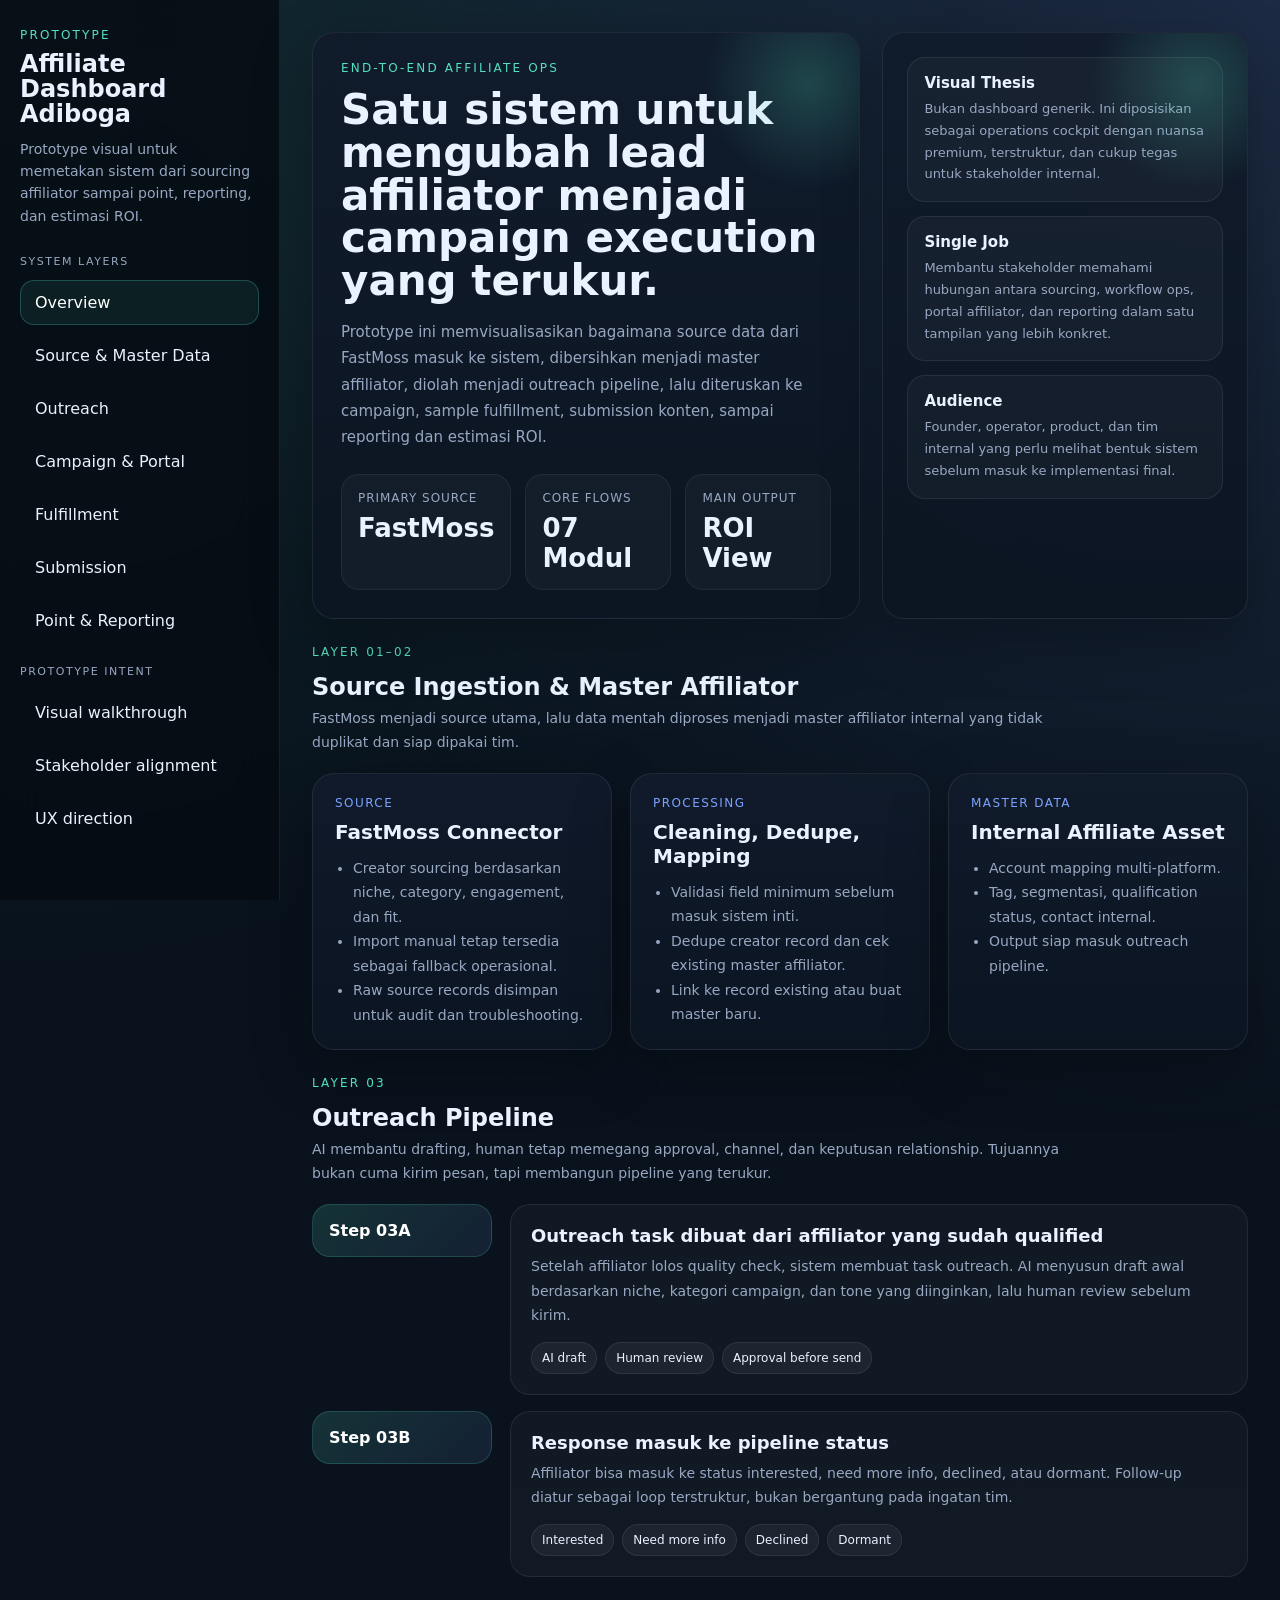
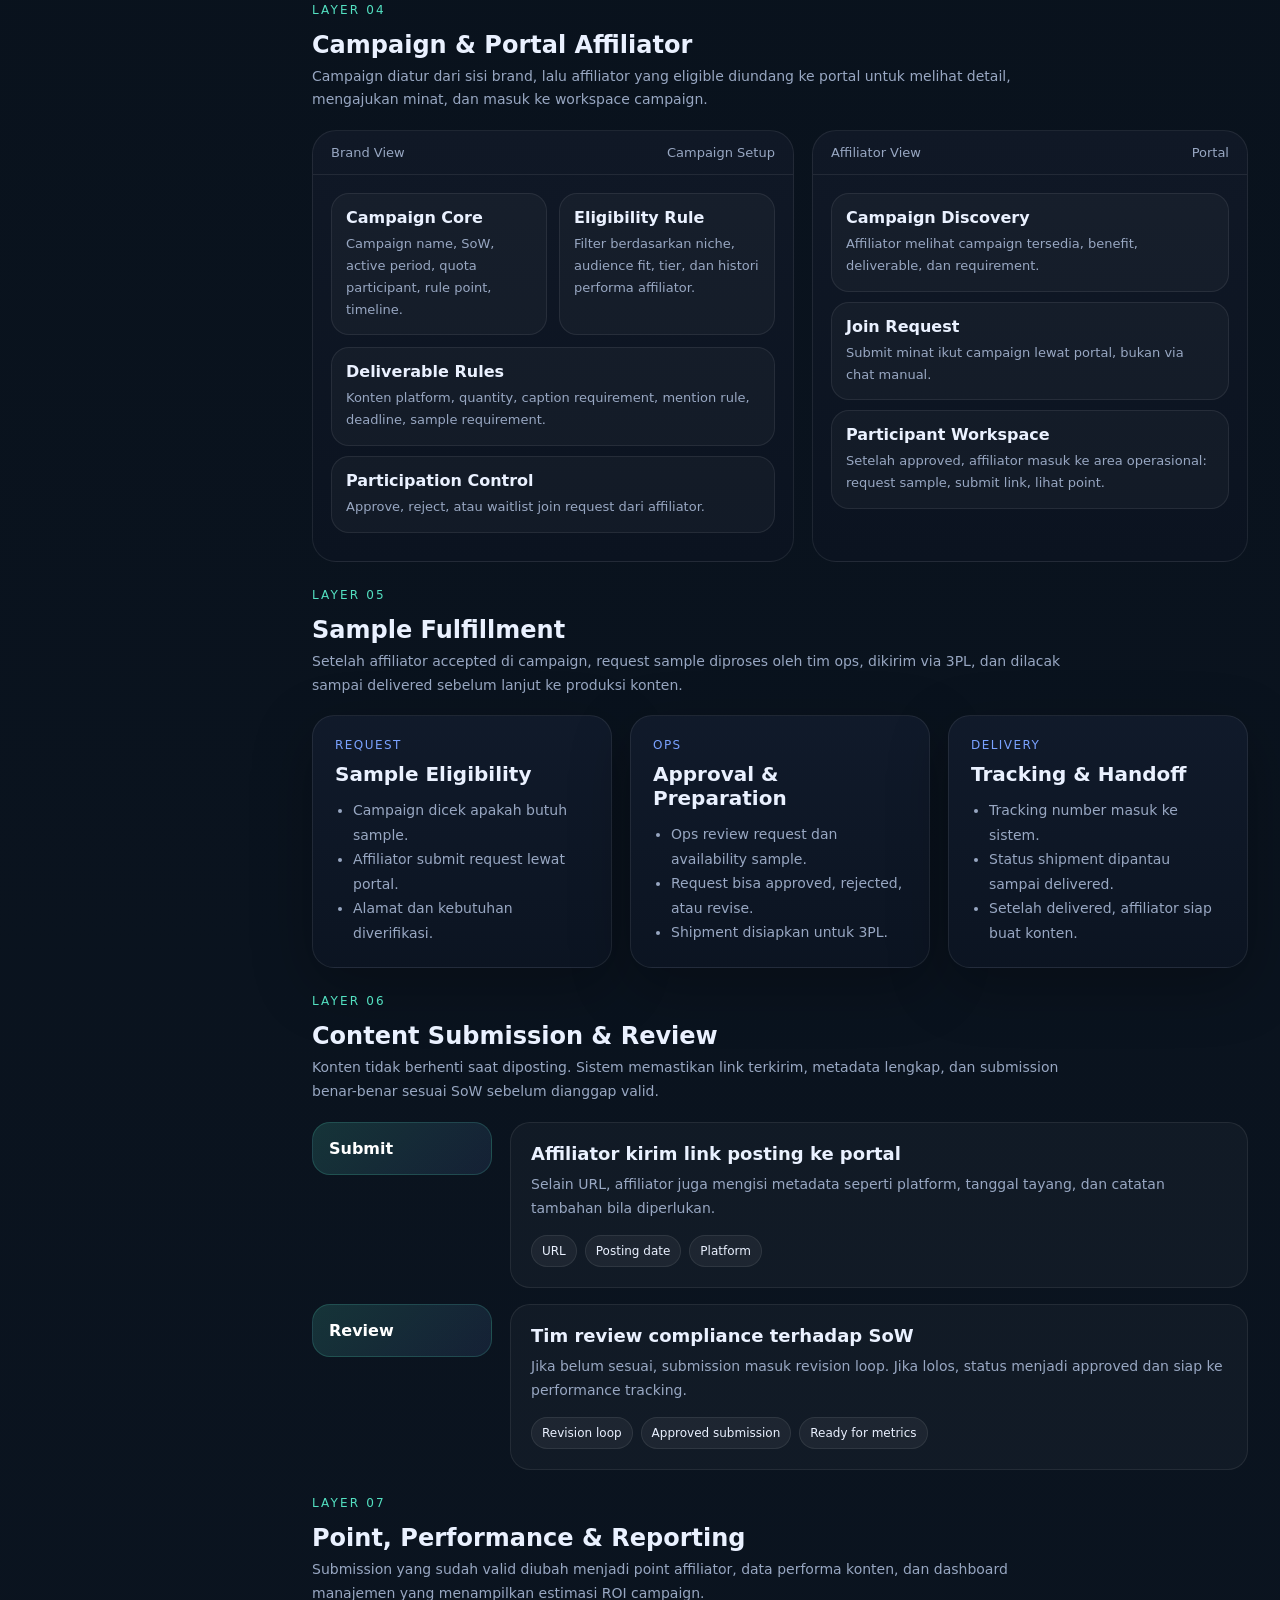
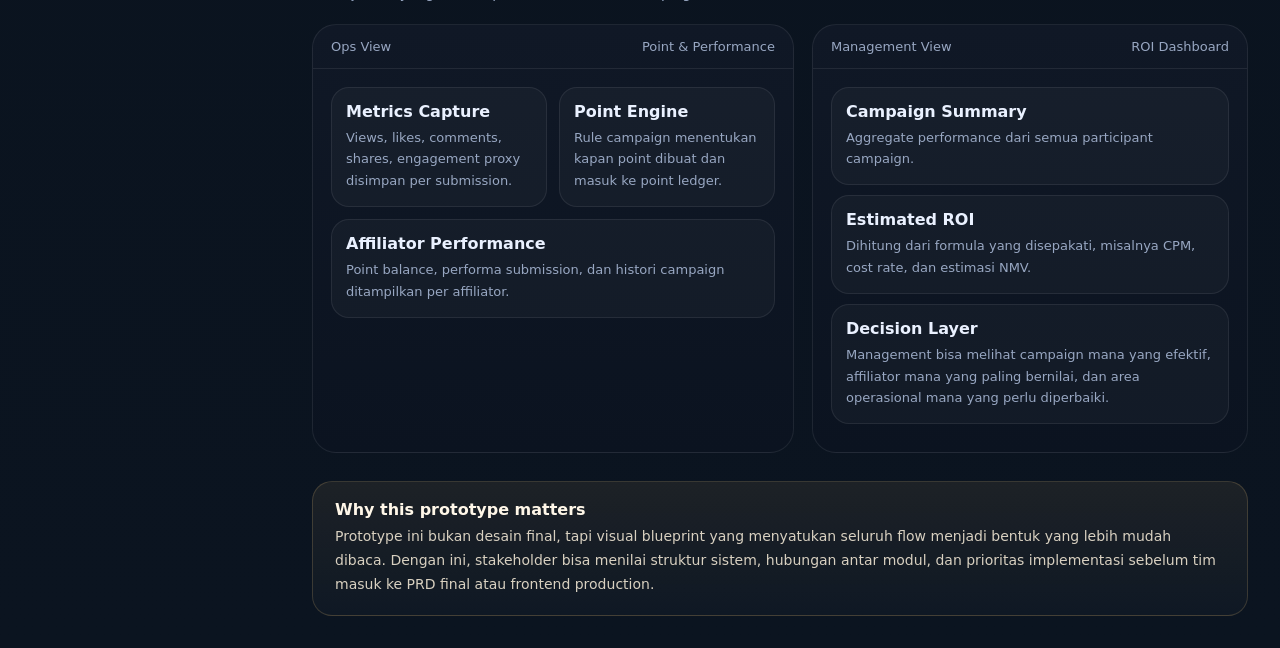
==== Prototype/index.html @ e3c8fbc7 "Add HTML prototype for Affiliate Dashboard system flow" ====
<!DOCTYPE html>
<html lang="id">
<head>
  <meta charset="UTF-8" />
  <meta name="viewport" content="width=device-width, initial-scale=1.0" />
  <title>Affiliate Dashboard (Adiboga) Prototype</title>
  <style>
    :root {
      --bg: #091018;
      --bg-soft: #0f1724;
      --panel: #111b2b;
      --panel-2: #162338;
      --line: rgba(255,255,255,0.08);
      --text: #eaf1ff;
      --muted: #98a7c2;
      --teal: #53e0c1;
      --blue: #7aa2ff;
      --gold: #f4c97a;
      --rose: #ff8ea1;
      --green: #67e8a5;
      --shadow: 0 18px 60px rgba(0,0,0,0.28);
      --radius: 22px;
    }

    * { box-sizing: border-box; }
    body {
      margin: 0;
      font-family: Inter, ui-sans-serif, system-ui, -apple-system, Segoe UI, Roboto, Arial, sans-serif;
      background:
        radial-gradient(circle at top right, rgba(122,162,255,0.18), transparent 28%),
        radial-gradient(circle at top left, rgba(83,224,193,0.12), transparent 24%),
        linear-gradient(180deg, #08111b 0%, #0b1420 100%);
      color: var(--text);
    }

    .app {
      display: grid;
      grid-template-columns: 280px 1fr;
      min-height: 100vh;
    }

    .sidebar {
      background: rgba(7,12,19,0.82);
      border-right: 1px solid var(--line);
      padding: 28px 20px;
      position: sticky;
      top: 0;
      height: 100vh;
      backdrop-filter: blur(20px);
    }

    .brand {
      margin-bottom: 28px;
    }

    .brand-kicker {
      color: var(--teal);
      font-size: 12px;
      letter-spacing: 0.18em;
      text-transform: uppercase;
      margin-bottom: 10px;
    }

    .brand h1 {
      margin: 0;
      font-size: 24px;
      line-height: 1.05;
      font-weight: 800;
    }

    .brand p {
      margin: 10px 0 0;
      color: var(--muted);
      font-size: 14px;
      line-height: 1.6;
    }

    .nav-group {
      margin-bottom: 22px;
    }

    .nav-title {
      color: var(--muted);
      font-size: 11px;
      text-transform: uppercase;
      letter-spacing: 0.14em;
      margin-bottom: 12px;
    }

    .nav a {
      display: block;
      text-decoration: none;
      color: var(--text);
      padding: 12px 14px;
      border-radius: 14px;
      margin-bottom: 8px;
      background: transparent;
      border: 1px solid transparent;
    }

    .nav a.active {
      background: rgba(83,224,193,0.08);
      border-color: rgba(83,224,193,0.25);
      color: #ffffff;
    }

    .main {
      padding: 32px;
    }

    .hero {
      display: grid;
      grid-template-columns: 1.2fr 0.8fr;
      gap: 22px;
      margin-bottom: 24px;
    }

    .hero-card,
    .card {
      background: linear-gradient(180deg, rgba(17,27,43,0.96), rgba(12,21,34,0.96));
      border: 1px solid var(--line);
      border-radius: var(--radius);
      box-shadow: var(--shadow);
    }

    .hero-card {
      padding: 28px;
      position: relative;
      overflow: hidden;
    }

    .hero-card::after {
      content: "";
      position: absolute;
      right: -60px;
      top: -60px;
      width: 220px;
      height: 220px;
      border-radius: 50%;
      background: radial-gradient(circle, rgba(83,224,193,0.22), transparent 68%);
    }

    .eyebrow {
      color: var(--teal);
      font-size: 12px;
      letter-spacing: 0.18em;
      text-transform: uppercase;
      margin-bottom: 14px;
    }

    .hero h2 {
      margin: 0;
      font-size: 42px;
      line-height: 1.02;
      max-width: 720px;
      font-weight: 800;
    }

    .hero p {
      color: var(--muted);
      line-height: 1.75;
      font-size: 15px;
      max-width: 760px;
      margin: 16px 0 0;
    }

    .hero-stats {
      display: grid;
      grid-template-columns: repeat(3, 1fr);
      gap: 14px;
      margin-top: 24px;
    }

    .stat {
      background: rgba(255,255,255,0.03);
      border: 1px solid rgba(255,255,255,0.06);
      border-radius: 18px;
      padding: 16px;
    }

    .stat .label {
      color: var(--muted);
      font-size: 12px;
      margin-bottom: 8px;
      text-transform: uppercase;
      letter-spacing: 0.08em;
    }

    .stat .value {
      font-size: 26px;
      font-weight: 800;
    }

    .hero-side {
      padding: 24px;
      display: grid;
      gap: 14px;
      align-content: start;
    }

    .mini-flow {
      border: 1px solid rgba(255,255,255,0.08);
      background: rgba(255,255,255,0.03);
      border-radius: 18px;
      padding: 16px;
    }

    .mini-flow strong {
      display: block;
      margin-bottom: 6px;
      font-size: 15px;
    }

    .mini-flow span {
      color: var(--muted);
      font-size: 13px;
      line-height: 1.6;
    }

    .section {
      margin-top: 26px;
    }

    .section-head {
      display: flex;
      justify-content: space-between;
      align-items: end;
      gap: 16px;
      margin-bottom: 18px;
    }

    .section-head h3 {
      margin: 0;
      font-size: 24px;
    }

    .section-head p {
      margin: 6px 0 0;
      color: var(--muted);
      max-width: 780px;
      line-height: 1.7;
      font-size: 14px;
    }

    .cards-3 {
      display: grid;
      grid-template-columns: repeat(3, 1fr);
      gap: 18px;
    }

    .card {
      padding: 22px;
    }

    .card .kicker {
      color: var(--blue);
      font-size: 12px;
      text-transform: uppercase;
      letter-spacing: 0.12em;
      margin-bottom: 10px;
    }

    .card h4 {
      margin: 0 0 12px;
      font-size: 20px;
    }

    .card ul {
      margin: 0;
      padding-left: 18px;
      color: var(--muted);
      line-height: 1.75;
      font-size: 14px;
    }

    .workflow {
      display: grid;
      gap: 16px;
    }

    .flow-row {
      display: grid;
      grid-template-columns: 180px 1fr;
      gap: 18px;
      align-items: start;
    }

    .flow-badge {
      padding: 16px;
      border-radius: 18px;
      background: linear-gradient(135deg, rgba(83,224,193,0.16), rgba(122,162,255,0.1));
      border: 1px solid rgba(83,224,193,0.18);
      font-weight: 700;
      color: #fff;
    }

    .flow-card {
      padding: 20px;
      border-radius: 20px;
      background: rgba(255,255,255,0.03);
      border: 1px solid rgba(255,255,255,0.08);
    }

    .flow-card h5 {
      margin: 0 0 8px;
      font-size: 18px;
    }

    .flow-card p {
      margin: 0;
      color: var(--muted);
      line-height: 1.75;
      font-size: 14px;
    }

    .flow-tags {
      display: flex;
      flex-wrap: wrap;
      gap: 8px;
      margin-top: 14px;
    }

    .tag {
      padding: 8px 10px;
      border-radius: 999px;
      background: rgba(255,255,255,0.05);
      border: 1px solid rgba(255,255,255,0.08);
      color: var(--text);
      font-size: 12px;
    }

    .screen-grid {
      display: grid;
      grid-template-columns: 1.05fr 0.95fr;
      gap: 18px;
    }

    .screen {
      border-radius: 24px;
      background: linear-gradient(180deg, #101826, #0b1320);
      border: 1px solid rgba(255,255,255,0.08);
      overflow: hidden;
    }

    .screen-top {
      display: flex;
      justify-content: space-between;
      align-items: center;
      padding: 14px 18px;
      border-bottom: 1px solid rgba(255,255,255,0.08);
      color: var(--muted);
      font-size: 13px;
    }

    .screen-body {
      padding: 18px;
    }

    .panel-row {
      display: grid;
      grid-template-columns: repeat(2, 1fr);
      gap: 12px;
      margin-bottom: 12px;
    }

    .panel, .list-item {
      border: 1px solid rgba(255,255,255,0.08);
      background: rgba(255,255,255,0.03);
      border-radius: 18px;
      padding: 14px;
    }

    .panel strong, .list-item strong {
      display: block;
      margin-bottom: 6px;
    }

    .panel span, .list-item span {
      color: var(--muted);
      font-size: 13px;
      line-height: 1.6;
    }

    .list-item { margin-bottom: 10px; }

    .footer-note {
      margin-top: 28px;
      padding: 18px 22px;
      border-radius: 20px;
      border: 1px solid rgba(244,201,122,0.18);
      background: linear-gradient(180deg, rgba(244,201,122,0.08), rgba(255,255,255,0.02));
      color: #fff7e8;
    }

    .footer-note p {
      margin: 6px 0 0;
      color: #d8d0c0;
      line-height: 1.7;
      font-size: 14px;
    }

    @media (max-width: 1180px) {
      .hero,
      .screen-grid,
      .cards-3 {
        grid-template-columns: 1fr;
      }
    }

    @media (max-width: 900px) {
      .app {
        grid-template-columns: 1fr;
      }
      .sidebar {
        position: relative;
        height: auto;
      }
      .main {
        padding: 20px;
      }
      .hero h2 {
        font-size: 34px;
      }
      .hero-stats,
      .panel-row {
        grid-template-columns: 1fr;
      }
      .flow-row {
        grid-template-columns: 1fr;
      }
    }
  </style>
</head>
<body>
  <div class="app">
    <aside class="sidebar">
      <div class="brand">
        <div class="brand-kicker">Prototype</div>
        <h1>Affiliate Dashboard<br>Adiboga</h1>
        <p>Prototype visual untuk memetakan sistem dari sourcing affiliator sampai point, reporting, dan estimasi ROI.</p>
      </div>

      <div class="nav-group">
        <div class="nav-title">System Layers</div>
        <nav class="nav">
          <a href="#overview" class="active">Overview</a>
          <a href="#source">Source & Master Data</a>
          <a href="#outreach">Outreach</a>
          <a href="#campaign">Campaign & Portal</a>
          <a href="#fulfillment">Fulfillment</a>
          <a href="#submission">Submission</a>
          <a href="#reporting">Point & Reporting</a>
        </nav>
      </div>

      <div class="nav-group">
        <div class="nav-title">Prototype Intent</div>
        <nav class="nav">
          <a href="#">Visual walkthrough</a>
          <a href="#">Stakeholder alignment</a>
          <a href="#">UX direction</a>
        </nav>
      </div>
    </aside>

    <main class="main">
      <section class="hero" id="overview">
        <div class="hero-card">
          <div class="eyebrow">End-to-end affiliate ops</div>
          <h2>Satu sistem untuk mengubah lead affiliator menjadi campaign execution yang terukur.</h2>
          <p>
            Prototype ini memvisualisasikan bagaimana source data dari FastMoss masuk ke sistem, dibersihkan menjadi master affiliator, diolah menjadi outreach pipeline, lalu diteruskan ke campaign, sample fulfillment, submission konten, sampai reporting dan estimasi ROI.
          </p>

          <div class="hero-stats">
            <div class="stat">
              <div class="label">Primary source</div>
              <div class="value">FastMoss</div>
            </div>
            <div class="stat">
              <div class="label">Core flows</div>
              <div class="value">07 Modul</div>
            </div>
            <div class="stat">
              <div class="label">Main output</div>
              <div class="value">ROI View</div>
            </div>
          </div>
        </div>

        <div class="hero-side hero-card">
          <div class="mini-flow">
            <strong>Visual Thesis</strong>
            <span>Bukan dashboard generik. Ini diposisikan sebagai operations cockpit dengan nuansa premium, terstruktur, dan cukup tegas untuk stakeholder internal.</span>
          </div>
          <div class="mini-flow">
            <strong>Single Job</strong>
            <span>Membantu stakeholder memahami hubungan antara sourcing, workflow ops, portal affiliator, dan reporting dalam satu tampilan yang lebih konkret.</span>
          </div>
          <div class="mini-flow">
            <strong>Audience</strong>
            <span>Founder, operator, product, dan tim internal yang perlu melihat bentuk sistem sebelum masuk ke implementasi final.</span>
          </div>
        </div>
      </section>

      <section class="section" id="source">
        <div class="section-head">
          <div>
            <div class="eyebrow">Layer 01–02</div>
            <h3>Source Ingestion & Master Affiliator</h3>
            <p>FastMoss menjadi source utama, lalu data mentah diproses menjadi master affiliator internal yang tidak duplikat dan siap dipakai tim.</p>
          </div>
        </div>

        <div class="cards-3">
          <div class="card">
            <div class="kicker">Source</div>
            <h4>FastMoss Connector</h4>
            <ul>
              <li>Creator sourcing berdasarkan niche, category, engagement, dan fit.</li>
              <li>Import manual tetap tersedia sebagai fallback operasional.</li>
              <li>Raw source records disimpan untuk audit dan troubleshooting.</li>
            </ul>
          </div>
          <div class="card">
            <div class="kicker">Processing</div>
            <h4>Cleaning, Dedupe, Mapping</h4>
            <ul>
              <li>Validasi field minimum sebelum masuk sistem inti.</li>
              <li>Dedupe creator record dan cek existing master affiliator.</li>
              <li>Link ke record existing atau buat master baru.</li>
            </ul>
          </div>
          <div class="card">
            <div class="kicker">Master Data</div>
            <h4>Internal Affiliate Asset</h4>
            <ul>
              <li>Account mapping multi-platform.</li>
              <li>Tag, segmentasi, qualification status, contact internal.</li>
              <li>Output siap masuk outreach pipeline.</li>
            </ul>
          </div>
        </div>
      </section>

      <section class="section" id="outreach">
        <div class="section-head">
          <div>
            <div class="eyebrow">Layer 03</div>
            <h3>Outreach Pipeline</h3>
            <p>AI membantu drafting, human tetap memegang approval, channel, dan keputusan relationship. Tujuannya bukan cuma kirim pesan, tapi membangun pipeline yang terukur.</p>
          </div>
        </div>

        <div class="workflow">
          <div class="flow-row">
            <div class="flow-badge">Step 03A</div>
            <div class="flow-card">
              <h5>Outreach task dibuat dari affiliator yang sudah qualified</h5>
              <p>Setelah affiliator lolos quality check, sistem membuat task outreach. AI menyusun draft awal berdasarkan niche, kategori campaign, dan tone yang diinginkan, lalu human review sebelum kirim.</p>
              <div class="flow-tags">
                <span class="tag">AI draft</span>
                <span class="tag">Human review</span>
                <span class="tag">Approval before send</span>
              </div>
            </div>
          </div>
          <div class="flow-row">
            <div class="flow-badge">Step 03B</div>
            <div class="flow-card">
              <h5>Response masuk ke pipeline status</h5>
              <p>Affiliator bisa masuk ke status interested, need more info, declined, atau dormant. Follow-up diatur sebagai loop terstruktur, bukan bergantung pada ingatan tim.</p>
              <div class="flow-tags">
                <span class="tag">Interested</span>
                <span class="tag">Need more info</span>
                <span class="tag">Declined</span>
                <span class="tag">Dormant</span>
              </div>
            </div>
          </div>
        </div>
      </section>

      <section class="section" id="campaign">
        <div class="section-head">
          <div>
            <div class="eyebrow">Layer 04</div>
            <h3>Campaign & Portal Affiliator</h3>
            <p>Campaign diatur dari sisi brand, lalu affiliator yang eligible diundang ke portal untuk melihat detail, mengajukan minat, dan masuk ke workspace campaign.</p>
          </div>
        </div>

        <div class="screen-grid">
          <div class="screen">
            <div class="screen-top">
              <span>Brand View</span>
              <span>Campaign Setup</span>
            </div>
            <div class="screen-body">
              <div class="panel-row">
                <div class="panel">
                  <strong>Campaign Core</strong>
                  <span>Campaign name, SoW, active period, quota participant, rule point, timeline.</span>
                </div>
                <div class="panel">
                  <strong>Eligibility Rule</strong>
                  <span>Filter berdasarkan niche, audience fit, tier, dan histori performa affiliator.</span>
                </div>
              </div>
              <div class="list-item">
                <strong>Deliverable Rules</strong>
                <span>Konten platform, quantity, caption requirement, mention rule, deadline, sample requirement.</span>
              </div>
              <div class="list-item">
                <strong>Participation Control</strong>
                <span>Approve, reject, atau waitlist join request dari affiliator.</span>
              </div>
            </div>
          </div>

          <div class="screen">
            <div class="screen-top">
              <span>Affiliator View</span>
              <span>Portal</span>
            </div>
            <div class="screen-body">
              <div class="list-item">
                <strong>Campaign Discovery</strong>
                <span>Affiliator melihat campaign tersedia, benefit, deliverable, dan requirement.</span>
              </div>
              <div class="list-item">
                <strong>Join Request</strong>
                <span>Submit minat ikut campaign lewat portal, bukan via chat manual.</span>
              </div>
              <div class="list-item">
                <strong>Participant Workspace</strong>
                <span>Setelah approved, affiliator masuk ke area operasional: request sample, submit link, lihat point.</span>
              </div>
            </div>
          </div>
        </div>
      </section>

      <section class="section" id="fulfillment">
        <div class="section-head">
          <div>
            <div class="eyebrow">Layer 05</div>
            <h3>Sample Fulfillment</h3>
            <p>Setelah affiliator accepted di campaign, request sample diproses oleh tim ops, dikirim via 3PL, dan dilacak sampai delivered sebelum lanjut ke produksi konten.</p>
          </div>
        </div>

        <div class="cards-3">
          <div class="card">
            <div class="kicker">Request</div>
            <h4>Sample Eligibility</h4>
            <ul>
              <li>Campaign dicek apakah butuh sample.</li>
              <li>Affiliator submit request lewat portal.</li>
              <li>Alamat dan kebutuhan diverifikasi.</li>
            </ul>
          </div>
          <div class="card">
            <div class="kicker">Ops</div>
            <h4>Approval & Preparation</h4>
            <ul>
              <li>Ops review request dan availability sample.</li>
              <li>Request bisa approved, rejected, atau revise.</li>
              <li>Shipment disiapkan untuk 3PL.</li>
            </ul>
          </div>
          <div class="card">
            <div class="kicker">Delivery</div>
            <h4>Tracking & Handoff</h4>
            <ul>
              <li>Tracking number masuk ke sistem.</li>
              <li>Status shipment dipantau sampai delivered.</li>
              <li>Setelah delivered, affiliator siap buat konten.</li>
            </ul>
          </div>
        </div>
      </section>

      <section class="section" id="submission">
        <div class="section-head">
          <div>
            <div class="eyebrow">Layer 06</div>
            <h3>Content Submission & Review</h3>
            <p>Konten tidak berhenti saat diposting. Sistem memastikan link terkirim, metadata lengkap, dan submission benar-benar sesuai SoW sebelum dianggap valid.</p>
          </div>
        </div>

        <div class="workflow">
          <div class="flow-row">
            <div class="flow-badge">Submit</div>
            <div class="flow-card">
              <h5>Affiliator kirim link posting ke portal</h5>
              <p>Selain URL, affiliator juga mengisi metadata seperti platform, tanggal tayang, dan catatan tambahan bila diperlukan.</p>
              <div class="flow-tags">
                <span class="tag">URL</span>
                <span class="tag">Posting date</span>
                <span class="tag">Platform</span>
              </div>
            </div>
          </div>
          <div class="flow-row">
            <div class="flow-badge">Review</div>
            <div class="flow-card">
              <h5>Tim review compliance terhadap SoW</h5>
              <p>Jika belum sesuai, submission masuk revision loop. Jika lolos, status menjadi approved dan siap ke performance tracking.</p>
              <div class="flow-tags">
                <span class="tag">Revision loop</span>
                <span class="tag">Approved submission</span>
                <span class="tag">Ready for metrics</span>
              </div>
            </div>
          </div>
        </div>
      </section>

      <section class="section" id="reporting">
        <div class="section-head">
          <div>
            <div class="eyebrow">Layer 07</div>
            <h3>Point, Performance & Reporting</h3>
            <p>Submission yang sudah valid diubah menjadi point affiliator, data performa konten, dan dashboard manajemen yang menampilkan estimasi ROI campaign.</p>
          </div>
        </div>

        <div class="screen-grid">
          <div class="screen">
            <div class="screen-top">
              <span>Ops View</span>
              <span>Point & Performance</span>
            </div>
            <div class="screen-body">
              <div class="panel-row">
                <div class="panel">
                  <strong>Metrics Capture</strong>
                  <span>Views, likes, comments, shares, engagement proxy disimpan per submission.</span>
                </div>
                <div class="panel">
                  <strong>Point Engine</strong>
                  <span>Rule campaign menentukan kapan point dibuat dan masuk ke point ledger.</span>
                </div>
              </div>
              <div class="list-item">
                <strong>Affiliator Performance</strong>
                <span>Point balance, performa submission, dan histori campaign ditampilkan per affiliator.</span>
              </div>
            </div>
          </div>

          <div class="screen">
            <div class="screen-top">
              <span>Management View</span>
              <span>ROI Dashboard</span>
            </div>
            <div class="screen-body">
              <div class="list-item">
                <strong>Campaign Summary</strong>
                <span>Aggregate performance dari semua participant campaign.</span>
              </div>
              <div class="list-item">
                <strong>Estimated ROI</strong>
                <span>Dihitung dari formula yang disepakati, misalnya CPM, cost rate, dan estimasi NMV.</span>
              </div>
              <div class="list-item">
                <strong>Decision Layer</strong>
                <span>Management bisa melihat campaign mana yang efektif, affiliator mana yang paling bernilai, dan area operasional mana yang perlu diperbaiki.</span>
              </div>
            </div>
          </div>
        </div>

        <div class="footer-note">
          <strong>Why this prototype matters</strong>
          <p>
            Prototype ini bukan desain final, tapi visual blueprint yang menyatukan seluruh flow menjadi bentuk yang lebih mudah dibaca. Dengan ini, stakeholder bisa menilai struktur sistem, hubungan antar modul, dan prioritas implementasi sebelum tim masuk ke PRD final atau frontend production.
          </p>
        </div>
      </section>
    </main>
  </div>
</body>
</html>
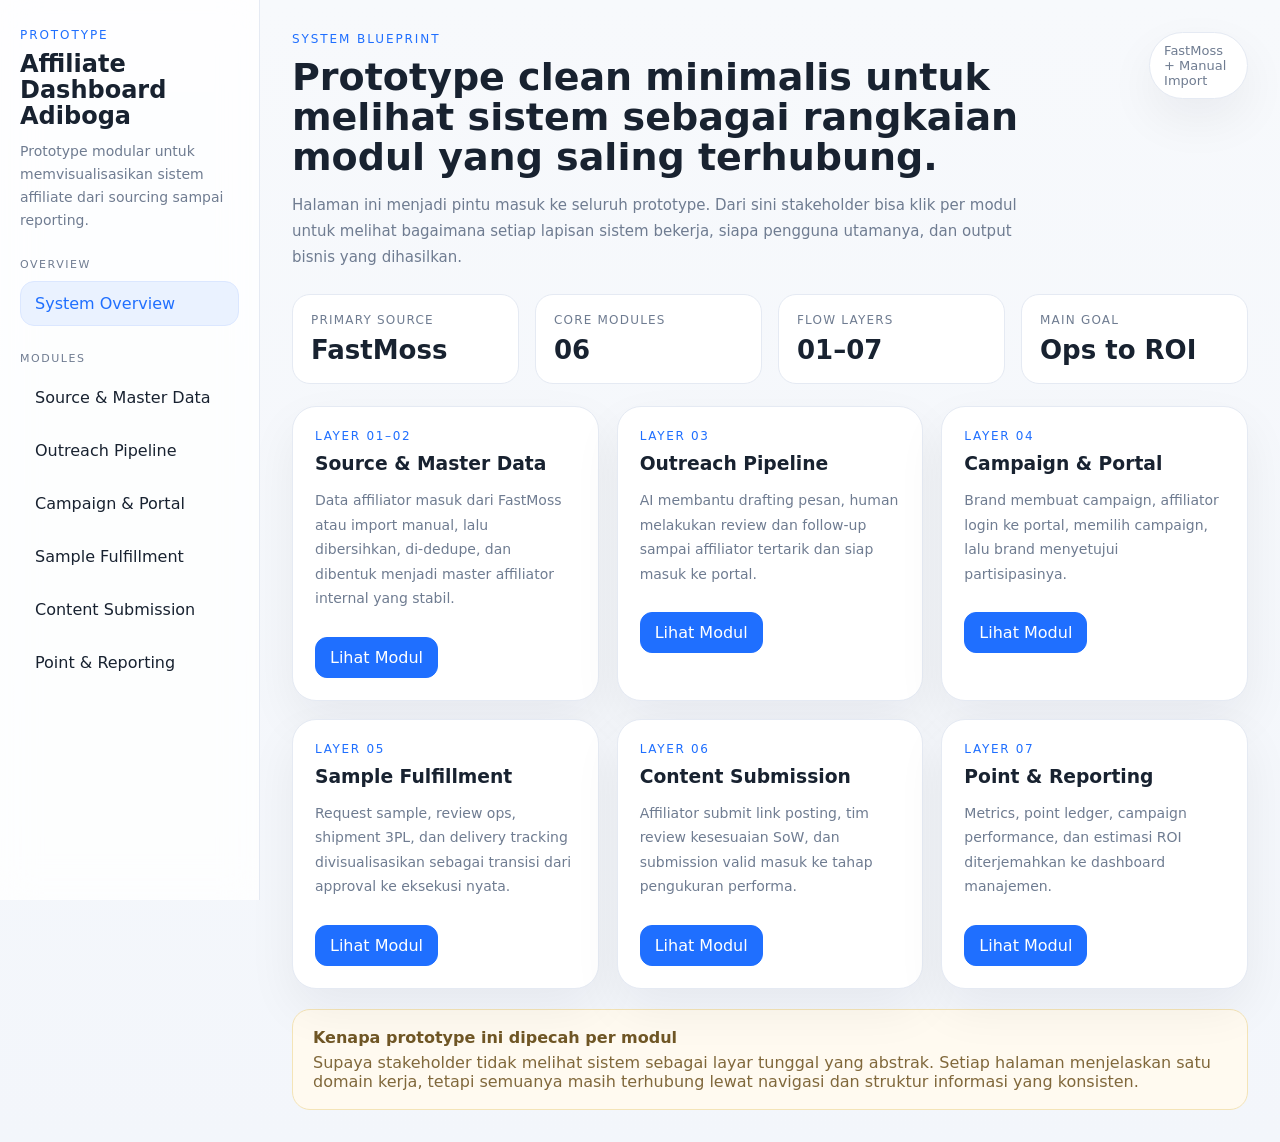
==== commit 3116ba1c: "Refactor prototype into modular clean multi-page HTML" ====
--- a/Prototype/index.html
+++ b/Prototype/index.html
@@ -3,433 +3,8 @@
 <head>
   <meta charset="UTF-8" />
   <meta name="viewport" content="width=device-width, initial-scale=1.0" />
-  <title>Affiliate Dashboard (Adiboga) Prototype</title>
-  <style>
-    :root {
-      --bg: #091018;
-      --bg-soft: #0f1724;
-      --panel: #111b2b;
-      --panel-2: #162338;
-      --line: rgba(255,255,255,0.08);
-      --text: #eaf1ff;
-      --muted: #98a7c2;
-      --teal: #53e0c1;
-      --blue: #7aa2ff;
-      --gold: #f4c97a;
-      --rose: #ff8ea1;
-      --green: #67e8a5;
-      --shadow: 0 18px 60px rgba(0,0,0,0.28);
-      --radius: 22px;
-    }
-
-    * { box-sizing: border-box; }
-    body {
-      margin: 0;
-      font-family: Inter, ui-sans-serif, system-ui, -apple-system, Segoe UI, Roboto, Arial, sans-serif;
-      background:
-        radial-gradient(circle at top right, rgba(122,162,255,0.18), transparent 28%),
-        radial-gradient(circle at top left, rgba(83,224,193,0.12), transparent 24%),
-        linear-gradient(180deg, #08111b 0%, #0b1420 100%);
-      color: var(--text);
-    }
-
-    .app {
-      display: grid;
-      grid-template-columns: 280px 1fr;
-      min-height: 100vh;
-    }
-
-    .sidebar {
-      background: rgba(7,12,19,0.82);
-      border-right: 1px solid var(--line);
-      padding: 28px 20px;
-      position: sticky;
-      top: 0;
-      height: 100vh;
-      backdrop-filter: blur(20px);
-    }
-
-    .brand {
-      margin-bottom: 28px;
-    }
-
-    .brand-kicker {
-      color: var(--teal);
-      font-size: 12px;
-      letter-spacing: 0.18em;
-      text-transform: uppercase;
-      margin-bottom: 10px;
-    }
-
-    .brand h1 {
-      margin: 0;
-      font-size: 24px;
-      line-height: 1.05;
-      font-weight: 800;
-    }
-
-    .brand p {
-      margin: 10px 0 0;
-      color: var(--muted);
-      font-size: 14px;
-      line-height: 1.6;
-    }
-
-    .nav-group {
-      margin-bottom: 22px;
-    }
-
-    .nav-title {
-      color: var(--muted);
-      font-size: 11px;
-      text-transform: uppercase;
-      letter-spacing: 0.14em;
-      margin-bottom: 12px;
-    }
-
-    .nav a {
-      display: block;
-      text-decoration: none;
-      color: var(--text);
-      padding: 12px 14px;
-      border-radius: 14px;
-      margin-bottom: 8px;
-      background: transparent;
-      border: 1px solid transparent;
-    }
-
-    .nav a.active {
-      background: rgba(83,224,193,0.08);
-      border-color: rgba(83,224,193,0.25);
-      color: #ffffff;
-    }
-
-    .main {
-      padding: 32px;
-    }
-
-    .hero {
-      display: grid;
-      grid-template-columns: 1.2fr 0.8fr;
-      gap: 22px;
-      margin-bottom: 24px;
-    }
-
-    .hero-card,
-    .card {
-      background: linear-gradient(180deg, rgba(17,27,43,0.96), rgba(12,21,34,0.96));
-      border: 1px solid var(--line);
-      border-radius: var(--radius);
-      box-shadow: var(--shadow);
-    }
-
-    .hero-card {
-      padding: 28px;
-      position: relative;
-      overflow: hidden;
-    }
-
-    .hero-card::after {
-      content: "";
-      position: absolute;
-      right: -60px;
-      top: -60px;
-      width: 220px;
-      height: 220px;
-      border-radius: 50%;
-      background: radial-gradient(circle, rgba(83,224,193,0.22), transparent 68%);
-    }
-
-    .eyebrow {
-      color: var(--teal);
-      font-size: 12px;
-      letter-spacing: 0.18em;
-      text-transform: uppercase;
-      margin-bottom: 14px;
-    }
-
-    .hero h2 {
-      margin: 0;
-      font-size: 42px;
-      line-height: 1.02;
-      max-width: 720px;
-      font-weight: 800;
-    }
-
-    .hero p {
-      color: var(--muted);
-      line-height: 1.75;
-      font-size: 15px;
-      max-width: 760px;
-      margin: 16px 0 0;
-    }
-
-    .hero-stats {
-      display: grid;
-      grid-template-columns: repeat(3, 1fr);
-      gap: 14px;
-      margin-top: 24px;
-    }
-
-    .stat {
-      background: rgba(255,255,255,0.03);
-      border: 1px solid rgba(255,255,255,0.06);
-      border-radius: 18px;
-      padding: 16px;
-    }
-
-    .stat .label {
-      color: var(--muted);
-      font-size: 12px;
-      margin-bottom: 8px;
-      text-transform: uppercase;
-      letter-spacing: 0.08em;
-    }
-
-    .stat .value {
-      font-size: 26px;
-      font-weight: 800;
-    }
-
-    .hero-side {
-      padding: 24px;
-      display: grid;
-      gap: 14px;
-      align-content: start;
-    }
-
-    .mini-flow {
-      border: 1px solid rgba(255,255,255,0.08);
-      background: rgba(255,255,255,0.03);
-      border-radius: 18px;
-      padding: 16px;
-    }
-
-    .mini-flow strong {
-      display: block;
-      margin-bottom: 6px;
-      font-size: 15px;
-    }
-
-    .mini-flow span {
-      color: var(--muted);
-      font-size: 13px;
-      line-height: 1.6;
-    }
-
-    .section {
-      margin-top: 26px;
-    }
-
-    .section-head {
-      display: flex;
-      justify-content: space-between;
-      align-items: end;
-      gap: 16px;
-      margin-bottom: 18px;
-    }
-
-    .section-head h3 {
-      margin: 0;
-      font-size: 24px;
-    }
-
-    .section-head p {
-      margin: 6px 0 0;
-      color: var(--muted);
-      max-width: 780px;
-      line-height: 1.7;
-      font-size: 14px;
-    }
-
-    .cards-3 {
-      display: grid;
-      grid-template-columns: repeat(3, 1fr);
-      gap: 18px;
-    }
-
-    .card {
-      padding: 22px;
-    }
-
-    .card .kicker {
-      color: var(--blue);
-      font-size: 12px;
-      text-transform: uppercase;
-      letter-spacing: 0.12em;
-      margin-bottom: 10px;
-    }
-
-    .card h4 {
-      margin: 0 0 12px;
-      font-size: 20px;
-    }
-
-    .card ul {
-      margin: 0;
-      padding-left: 18px;
-      color: var(--muted);
-      line-height: 1.75;
-      font-size: 14px;
-    }
-
-    .workflow {
-      display: grid;
-      gap: 16px;
-    }
-
-    .flow-row {
-      display: grid;
-      grid-template-columns: 180px 1fr;
-      gap: 18px;
-      align-items: start;
-    }
-
-    .flow-badge {
-      padding: 16px;
-      border-radius: 18px;
-      background: linear-gradient(135deg, rgba(83,224,193,0.16), rgba(122,162,255,0.1));
-      border: 1px solid rgba(83,224,193,0.18);
-      font-weight: 700;
-      color: #fff;
-    }
-
-    .flow-card {
-      padding: 20px;
-      border-radius: 20px;
-      background: rgba(255,255,255,0.03);
-      border: 1px solid rgba(255,255,255,0.08);
-    }
-
-    .flow-card h5 {
-      margin: 0 0 8px;
-      font-size: 18px;
-    }
-
-    .flow-card p {
-      margin: 0;
-      color: var(--muted);
-      line-height: 1.75;
-      font-size: 14px;
-    }
-
-    .flow-tags {
-      display: flex;
-      flex-wrap: wrap;
-      gap: 8px;
-      margin-top: 14px;
-    }
-
-    .tag {
-      padding: 8px 10px;
-      border-radius: 999px;
-      background: rgba(255,255,255,0.05);
-      border: 1px solid rgba(255,255,255,0.08);
-      color: var(--text);
-      font-size: 12px;
-    }
-
-    .screen-grid {
-      display: grid;
-      grid-template-columns: 1.05fr 0.95fr;
-      gap: 18px;
-    }
-
-    .screen {
-      border-radius: 24px;
-      background: linear-gradient(180deg, #101826, #0b1320);
-      border: 1px solid rgba(255,255,255,0.08);
-      overflow: hidden;
-    }
-
-    .screen-top {
-      display: flex;
-      justify-content: space-between;
-      align-items: center;
-      padding: 14px 18px;
-      border-bottom: 1px solid rgba(255,255,255,0.08);
-      color: var(--muted);
-      font-size: 13px;
-    }
-
-    .screen-body {
-      padding: 18px;
-    }
-
-    .panel-row {
-      display: grid;
-      grid-template-columns: repeat(2, 1fr);
-      gap: 12px;
-      margin-bottom: 12px;
-    }
-
-    .panel, .list-item {
-      border: 1px solid rgba(255,255,255,0.08);
-      background: rgba(255,255,255,0.03);
-      border-radius: 18px;
-      padding: 14px;
-    }
-
-    .panel strong, .list-item strong {
-      display: block;
-      margin-bottom: 6px;
-    }
-
-    .panel span, .list-item span {
-      color: var(--muted);
-      font-size: 13px;
-      line-height: 1.6;
-    }
-
-    .list-item { margin-bottom: 10px; }
-
-    .footer-note {
-      margin-top: 28px;
-      padding: 18px 22px;
-      border-radius: 20px;
-      border: 1px solid rgba(244,201,122,0.18);
-      background: linear-gradient(180deg, rgba(244,201,122,0.08), rgba(255,255,255,0.02));
-      color: #fff7e8;
-    }
-
-    .footer-note p {
-      margin: 6px 0 0;
-      color: #d8d0c0;
-      line-height: 1.7;
-      font-size: 14px;
-    }
-
-    @media (max-width: 1180px) {
-      .hero,
-      .screen-grid,
-      .cards-3 {
-        grid-template-columns: 1fr;
-      }
-    }
-
-    @media (max-width: 900px) {
-      .app {
-        grid-template-columns: 1fr;
-      }
-      .sidebar {
-        position: relative;
-        height: auto;
-      }
-      .main {
-        padding: 20px;
-      }
-      .hero h2 {
-        font-size: 34px;
-      }
-      .hero-stats,
-      .panel-row {
-        grid-template-columns: 1fr;
-      }
-      .flow-row {
-        grid-template-columns: 1fr;
-      }
-    }
-  </style>
+  <title>Affiliate Dashboard Prototype</title>
+  <link rel="stylesheet" href="assets/css/styles.css" />
 </head>
 <body>
   <div class="app">
@@ -437,351 +12,90 @@
       <div class="brand">
         <div class="brand-kicker">Prototype</div>
         <h1>Affiliate Dashboard<br>Adiboga</h1>
-        <p>Prototype visual untuk memetakan sistem dari sourcing affiliator sampai point, reporting, dan estimasi ROI.</p>
+        <p>Prototype modular untuk memvisualisasikan sistem affiliate dari sourcing sampai reporting.</p>
       </div>
 
-      <div class="nav-group">
-        <div class="nav-title">System Layers</div>
-        <nav class="nav">
-          <a href="#overview" class="active">Overview</a>
-          <a href="#source">Source & Master Data</a>
-          <a href="#outreach">Outreach</a>
-          <a href="#campaign">Campaign & Portal</a>
-          <a href="#fulfillment">Fulfillment</a>
-          <a href="#submission">Submission</a>
-          <a href="#reporting">Point & Reporting</a>
-        </nav>
+      <div class="nav-block">
+        <div class="nav-title">Overview</div>
+        <a class="nav-link" data-nav href="index.html">System Overview</a>
       </div>
 
-      <div class="nav-group">
-        <div class="nav-title">Prototype Intent</div>
-        <nav class="nav">
-          <a href="#">Visual walkthrough</a>
-          <a href="#">Stakeholder alignment</a>
-          <a href="#">UX direction</a>
-        </nav>
+      <div class="nav-block">
+        <div class="nav-title">Modules</div>
+        <a class="nav-link" data-nav href="pages/source-master.html">Source & Master Data</a>
+        <a class="nav-link" data-nav href="pages/outreach.html">Outreach Pipeline</a>
+        <a class="nav-link" data-nav href="pages/campaign-portal.html">Campaign & Portal</a>
+        <a class="nav-link" data-nav href="pages/fulfillment.html">Sample Fulfillment</a>
+        <a class="nav-link" data-nav href="pages/submission.html">Content Submission</a>
+        <a class="nav-link" data-nav href="pages/reporting.html">Point & Reporting</a>
       </div>
     </aside>
 
     <main class="main">
-      <section class="hero" id="overview">
-        <div class="hero-card">
-          <div class="eyebrow">End-to-end affiliate ops</div>
-          <h2>Satu sistem untuk mengubah lead affiliator menjadi campaign execution yang terukur.</h2>
-          <p>
-            Prototype ini memvisualisasikan bagaimana source data dari FastMoss masuk ke sistem, dibersihkan menjadi master affiliator, diolah menjadi outreach pipeline, lalu diteruskan ke campaign, sample fulfillment, submission konten, sampai reporting dan estimasi ROI.
-          </p>
+      <div class="page-header">
+        <div>
+          <div class="eyebrow">System blueprint</div>
+          <h2>Prototype clean minimalis untuk melihat sistem sebagai rangkaian modul yang saling terhubung.</h2>
+          <p>Halaman ini menjadi pintu masuk ke seluruh prototype. Dari sini stakeholder bisa klik per modul untuk melihat bagaimana setiap lapisan sistem bekerja, siapa pengguna utamanya, dan output bisnis yang dihasilkan.</p>
+        </div>
+        <div class="badge">FastMoss + Manual Import</div>
+      </div>
 
-          <div class="hero-stats">
-            <div class="stat">
-              <div class="label">Primary source</div>
-              <div class="value">FastMoss</div>
-            </div>
-            <div class="stat">
-              <div class="label">Core flows</div>
-              <div class="value">07 Modul</div>
-            </div>
-            <div class="stat">
-              <div class="label">Main output</div>
-              <div class="value">ROI View</div>
-            </div>
-          </div>
+      <div class="stat-grid">
+        <div class="stat"><div class="stat-label">Primary Source</div><div class="stat-value">FastMoss</div></div>
+        <div class="stat"><div class="stat-label">Core Modules</div><div class="stat-value">06</div></div>
+        <div class="stat"><div class="stat-label">Flow Layers</div><div class="stat-value">01–07</div></div>
+        <div class="stat"><div class="stat-label">Main Goal</div><div class="stat-value">Ops to ROI</div></div>
+      </div>
+
+      <div class="grid-3" style="margin-top:22px;">
+        <div class="card">
+          <div class="kicker">Layer 01–02</div>
+          <h3>Source & Master Data</h3>
+          <p>Data affiliator masuk dari FastMoss atau import manual, lalu dibersihkan, di-dedupe, dan dibentuk menjadi master affiliator internal yang stabil.</p>
+          <div class="footer-links"><a class="button-link primary" href="pages/source-master.html">Lihat Modul</a></div>
         </div>
+        <div class="card">
+          <div class="kicker">Layer 03</div>
+          <h3>Outreach Pipeline</h3>
+          <p>AI membantu drafting pesan, human melakukan review dan follow-up sampai affiliator tertarik dan siap masuk ke portal.</p>
+          <div class="footer-links"><a class="button-link primary" href="pages/outreach.html">Lihat Modul</a></div>
+        </div>
+        <div class="card">
+          <div class="kicker">Layer 04</div>
+          <h3>Campaign & Portal</h3>
+          <p>Brand membuat campaign, affiliator login ke portal, memilih campaign, lalu brand menyetujui partisipasinya.</p>
+          <div class="footer-links"><a class="button-link primary" href="pages/campaign-portal.html">Lihat Modul</a></div>
+        </div>
+      </div>
 
-        <div class="hero-side hero-card">
-          <div class="mini-flow">
-            <strong>Visual Thesis</strong>
-            <span>Bukan dashboard generik. Ini diposisikan sebagai operations cockpit dengan nuansa premium, terstruktur, dan cukup tegas untuk stakeholder internal.</span>
-          </div>
-          <div class="mini-flow">
-            <strong>Single Job</strong>
-            <span>Membantu stakeholder memahami hubungan antara sourcing, workflow ops, portal affiliator, dan reporting dalam satu tampilan yang lebih konkret.</span>
-          </div>
-          <div class="mini-flow">
-            <strong>Audience</strong>
-            <span>Founder, operator, product, dan tim internal yang perlu melihat bentuk sistem sebelum masuk ke implementasi final.</span>
-          </div>
+      <div class="grid-3" style="margin-top:18px;">
+        <div class="card">
+          <div class="kicker">Layer 05</div>
+          <h3>Sample Fulfillment</h3>
+          <p>Request sample, review ops, shipment 3PL, dan delivery tracking divisualisasikan sebagai transisi dari approval ke eksekusi nyata.</p>
+          <div class="footer-links"><a class="button-link primary" href="pages/fulfillment.html">Lihat Modul</a></div>
         </div>
-      </section>
+        <div class="card">
+          <div class="kicker">Layer 06</div>
+          <h3>Content Submission</h3>
+          <p>Affiliator submit link posting, tim review kesesuaian SoW, dan submission valid masuk ke tahap pengukuran performa.</p>
+          <div class="footer-links"><a class="button-link primary" href="pages/submission.html">Lihat Modul</a></div>
+        </div>
+        <div class="card">
+          <div class="kicker">Layer 07</div>
+          <h3>Point & Reporting</h3>
+          <p>Metrics, point ledger, campaign performance, dan estimasi ROI diterjemahkan ke dashboard manajemen.</p>
+          <div class="footer-links"><a class="button-link primary" href="pages/reporting.html">Lihat Modul</a></div>
+        </div>
+      </div>
 
-      <section class="section" id="source">
-        <div class="section-head">
-          <div>
-            <div class="eyebrow">Layer 01–02</div>
-            <h3>Source Ingestion & Master Affiliator</h3>
-            <p>FastMoss menjadi source utama, lalu data mentah diproses menjadi master affiliator internal yang tidak duplikat dan siap dipakai tim.</p>
-          </div>
-        </div>
-
-        <div class="cards-3">
-          <div class="card">
-            <div class="kicker">Source</div>
-            <h4>FastMoss Connector</h4>
-            <ul>
-              <li>Creator sourcing berdasarkan niche, category, engagement, dan fit.</li>
-              <li>Import manual tetap tersedia sebagai fallback operasional.</li>
-              <li>Raw source records disimpan untuk audit dan troubleshooting.</li>
-            </ul>
-          </div>
-          <div class="card">
-            <div class="kicker">Processing</div>
-            <h4>Cleaning, Dedupe, Mapping</h4>
-            <ul>
-              <li>Validasi field minimum sebelum masuk sistem inti.</li>
-              <li>Dedupe creator record dan cek existing master affiliator.</li>
-              <li>Link ke record existing atau buat master baru.</li>
-            </ul>
-          </div>
-          <div class="card">
-            <div class="kicker">Master Data</div>
-            <h4>Internal Affiliate Asset</h4>
-            <ul>
-              <li>Account mapping multi-platform.</li>
-              <li>Tag, segmentasi, qualification status, contact internal.</li>
-              <li>Output siap masuk outreach pipeline.</li>
-            </ul>
-          </div>
-        </div>
-      </section>
-
-      <section class="section" id="outreach">
-        <div class="section-head">
-          <div>
-            <div class="eyebrow">Layer 03</div>
-            <h3>Outreach Pipeline</h3>
-            <p>AI membantu drafting, human tetap memegang approval, channel, dan keputusan relationship. Tujuannya bukan cuma kirim pesan, tapi membangun pipeline yang terukur.</p>
-          </div>
-        </div>
-
-        <div class="workflow">
-          <div class="flow-row">
-            <div class="flow-badge">Step 03A</div>
-            <div class="flow-card">
-              <h5>Outreach task dibuat dari affiliator yang sudah qualified</h5>
-              <p>Setelah affiliator lolos quality check, sistem membuat task outreach. AI menyusun draft awal berdasarkan niche, kategori campaign, dan tone yang diinginkan, lalu human review sebelum kirim.</p>
-              <div class="flow-tags">
-                <span class="tag">AI draft</span>
-                <span class="tag">Human review</span>
-                <span class="tag">Approval before send</span>
-              </div>
-            </div>
-          </div>
-          <div class="flow-row">
-            <div class="flow-badge">Step 03B</div>
-            <div class="flow-card">
-              <h5>Response masuk ke pipeline status</h5>
-              <p>Affiliator bisa masuk ke status interested, need more info, declined, atau dormant. Follow-up diatur sebagai loop terstruktur, bukan bergantung pada ingatan tim.</p>
-              <div class="flow-tags">
-                <span class="tag">Interested</span>
-                <span class="tag">Need more info</span>
-                <span class="tag">Declined</span>
-                <span class="tag">Dormant</span>
-              </div>
-            </div>
-          </div>
-        </div>
-      </section>
-
-      <section class="section" id="campaign">
-        <div class="section-head">
-          <div>
-            <div class="eyebrow">Layer 04</div>
-            <h3>Campaign & Portal Affiliator</h3>
-            <p>Campaign diatur dari sisi brand, lalu affiliator yang eligible diundang ke portal untuk melihat detail, mengajukan minat, dan masuk ke workspace campaign.</p>
-          </div>
-        </div>
-
-        <div class="screen-grid">
-          <div class="screen">
-            <div class="screen-top">
-              <span>Brand View</span>
-              <span>Campaign Setup</span>
-            </div>
-            <div class="screen-body">
-              <div class="panel-row">
-                <div class="panel">
-                  <strong>Campaign Core</strong>
-                  <span>Campaign name, SoW, active period, quota participant, rule point, timeline.</span>
-                </div>
-                <div class="panel">
-                  <strong>Eligibility Rule</strong>
-                  <span>Filter berdasarkan niche, audience fit, tier, dan histori performa affiliator.</span>
-                </div>
-              </div>
-              <div class="list-item">
-                <strong>Deliverable Rules</strong>
-                <span>Konten platform, quantity, caption requirement, mention rule, deadline, sample requirement.</span>
-              </div>
-              <div class="list-item">
-                <strong>Participation Control</strong>
-                <span>Approve, reject, atau waitlist join request dari affiliator.</span>
-              </div>
-            </div>
-          </div>
-
-          <div class="screen">
-            <div class="screen-top">
-              <span>Affiliator View</span>
-              <span>Portal</span>
-            </div>
-            <div class="screen-body">
-              <div class="list-item">
-                <strong>Campaign Discovery</strong>
-                <span>Affiliator melihat campaign tersedia, benefit, deliverable, dan requirement.</span>
-              </div>
-              <div class="list-item">
-                <strong>Join Request</strong>
-                <span>Submit minat ikut campaign lewat portal, bukan via chat manual.</span>
-              </div>
-              <div class="list-item">
-                <strong>Participant Workspace</strong>
-                <span>Setelah approved, affiliator masuk ke area operasional: request sample, submit link, lihat point.</span>
-              </div>
-            </div>
-          </div>
-        </div>
-      </section>
-
-      <section class="section" id="fulfillment">
-        <div class="section-head">
-          <div>
-            <div class="eyebrow">Layer 05</div>
-            <h3>Sample Fulfillment</h3>
-            <p>Setelah affiliator accepted di campaign, request sample diproses oleh tim ops, dikirim via 3PL, dan dilacak sampai delivered sebelum lanjut ke produksi konten.</p>
-          </div>
-        </div>
-
-        <div class="cards-3">
-          <div class="card">
-            <div class="kicker">Request</div>
-            <h4>Sample Eligibility</h4>
-            <ul>
-              <li>Campaign dicek apakah butuh sample.</li>
-              <li>Affiliator submit request lewat portal.</li>
-              <li>Alamat dan kebutuhan diverifikasi.</li>
-            </ul>
-          </div>
-          <div class="card">
-            <div class="kicker">Ops</div>
-            <h4>Approval & Preparation</h4>
-            <ul>
-              <li>Ops review request dan availability sample.</li>
-              <li>Request bisa approved, rejected, atau revise.</li>
-              <li>Shipment disiapkan untuk 3PL.</li>
-            </ul>
-          </div>
-          <div class="card">
-            <div class="kicker">Delivery</div>
-            <h4>Tracking & Handoff</h4>
-            <ul>
-              <li>Tracking number masuk ke sistem.</li>
-              <li>Status shipment dipantau sampai delivered.</li>
-              <li>Setelah delivered, affiliator siap buat konten.</li>
-            </ul>
-          </div>
-        </div>
-      </section>
-
-      <section class="section" id="submission">
-        <div class="section-head">
-          <div>
-            <div class="eyebrow">Layer 06</div>
-            <h3>Content Submission & Review</h3>
-            <p>Konten tidak berhenti saat diposting. Sistem memastikan link terkirim, metadata lengkap, dan submission benar-benar sesuai SoW sebelum dianggap valid.</p>
-          </div>
-        </div>
-
-        <div class="workflow">
-          <div class="flow-row">
-            <div class="flow-badge">Submit</div>
-            <div class="flow-card">
-              <h5>Affiliator kirim link posting ke portal</h5>
-              <p>Selain URL, affiliator juga mengisi metadata seperti platform, tanggal tayang, dan catatan tambahan bila diperlukan.</p>
-              <div class="flow-tags">
-                <span class="tag">URL</span>
-                <span class="tag">Posting date</span>
-                <span class="tag">Platform</span>
-              </div>
-            </div>
-          </div>
-          <div class="flow-row">
-            <div class="flow-badge">Review</div>
-            <div class="flow-card">
-              <h5>Tim review compliance terhadap SoW</h5>
-              <p>Jika belum sesuai, submission masuk revision loop. Jika lolos, status menjadi approved dan siap ke performance tracking.</p>
-              <div class="flow-tags">
-                <span class="tag">Revision loop</span>
-                <span class="tag">Approved submission</span>
-                <span class="tag">Ready for metrics</span>
-              </div>
-            </div>
-          </div>
-        </div>
-      </section>
-
-      <section class="section" id="reporting">
-        <div class="section-head">
-          <div>
-            <div class="eyebrow">Layer 07</div>
-            <h3>Point, Performance & Reporting</h3>
-            <p>Submission yang sudah valid diubah menjadi point affiliator, data performa konten, dan dashboard manajemen yang menampilkan estimasi ROI campaign.</p>
-          </div>
-        </div>
-
-        <div class="screen-grid">
-          <div class="screen">
-            <div class="screen-top">
-              <span>Ops View</span>
-              <span>Point & Performance</span>
-            </div>
-            <div class="screen-body">
-              <div class="panel-row">
-                <div class="panel">
-                  <strong>Metrics Capture</strong>
-                  <span>Views, likes, comments, shares, engagement proxy disimpan per submission.</span>
-                </div>
-                <div class="panel">
-                  <strong>Point Engine</strong>
-                  <span>Rule campaign menentukan kapan point dibuat dan masuk ke point ledger.</span>
-                </div>
-              </div>
-              <div class="list-item">
-                <strong>Affiliator Performance</strong>
-                <span>Point balance, performa submission, dan histori campaign ditampilkan per affiliator.</span>
-              </div>
-            </div>
-          </div>
-
-          <div class="screen">
-            <div class="screen-top">
-              <span>Management View</span>
-              <span>ROI Dashboard</span>
-            </div>
-            <div class="screen-body">
-              <div class="list-item">
-                <strong>Campaign Summary</strong>
-                <span>Aggregate performance dari semua participant campaign.</span>
-              </div>
-              <div class="list-item">
-                <strong>Estimated ROI</strong>
-                <span>Dihitung dari formula yang disepakati, misalnya CPM, cost rate, dan estimasi NMV.</span>
-              </div>
-              <div class="list-item">
-                <strong>Decision Layer</strong>
-                <span>Management bisa melihat campaign mana yang efektif, affiliator mana yang paling bernilai, dan area operasional mana yang perlu diperbaiki.</span>
-              </div>
-            </div>
-          </div>
-        </div>
-
-        <div class="footer-note">
-          <strong>Why this prototype matters</strong>
-          <p>
-            Prototype ini bukan desain final, tapi visual blueprint yang menyatukan seluruh flow menjadi bentuk yang lebih mudah dibaca. Dengan ini, stakeholder bisa menilai struktur sistem, hubungan antar modul, dan prioritas implementasi sebelum tim masuk ke PRD final atau frontend production.
-          </p>
-        </div>
-      </section>
+      <div class="callout">
+        <strong>Kenapa prototype ini dipecah per modul</strong>
+        <p>Supaya stakeholder tidak melihat sistem sebagai layar tunggal yang abstrak. Setiap halaman menjelaskan satu domain kerja, tetapi semuanya masih terhubung lewat navigasi dan struktur informasi yang konsisten.</p>
+      </div>
     </main>
   </div>
+  <script src="assets/js/app.js"></script>
 </body>
 </html>
--- a/Prototype/assets/css/styles.css
+++ b/Prototype/assets/css/styles.css
@@ -0,0 +1,339 @@
+:root {
+  --bg: #f5f7fb;
+  --surface: #ffffff;
+  --surface-soft: #f9fbff;
+  --line: #e5eaf3;
+  --text: #182230;
+  --muted: #6f7c91;
+  --accent: #1f6fff;
+  --accent-soft: #eaf2ff;
+  --success: #19b36b;
+  --warning: #f0a43b;
+  --danger: #de5f5f;
+  --radius-xl: 24px;
+  --radius-lg: 18px;
+  --radius-md: 14px;
+  --shadow: 0 20px 50px rgba(14, 24, 38, 0.06);
+}
+
+* { box-sizing: border-box; }
+html { scroll-behavior: smooth; }
+body {
+  margin: 0;
+  font-family: Inter, ui-sans-serif, system-ui, -apple-system, BlinkMacSystemFont, "Segoe UI", sans-serif;
+  background: linear-gradient(180deg, #f7f9fc 0%, #f3f6fb 100%);
+  color: var(--text);
+}
+
+a { color: inherit; text-decoration: none; }
+
+.app {
+  display: grid;
+  grid-template-columns: 260px 1fr;
+  min-height: 100vh;
+}
+
+.sidebar {
+  background: rgba(255,255,255,0.8);
+  border-right: 1px solid var(--line);
+  padding: 28px 20px;
+  position: sticky;
+  top: 0;
+  height: 100vh;
+  backdrop-filter: blur(18px);
+}
+
+.brand-kicker {
+  color: var(--accent);
+  font-size: 12px;
+  text-transform: uppercase;
+  letter-spacing: 0.16em;
+  margin-bottom: 10px;
+}
+
+.brand h1 {
+  margin: 0;
+  font-size: 24px;
+  line-height: 1.08;
+}
+
+.brand p {
+  margin: 10px 0 0;
+  color: var(--muted);
+  font-size: 14px;
+  line-height: 1.65;
+}
+
+.nav-block { margin-top: 26px; }
+.nav-title {
+  color: var(--muted);
+  font-size: 11px;
+  text-transform: uppercase;
+  letter-spacing: 0.14em;
+  margin-bottom: 10px;
+}
+
+.nav-link {
+  display: block;
+  padding: 12px 14px;
+  border-radius: 14px;
+  color: var(--text);
+  margin-bottom: 8px;
+  border: 1px solid transparent;
+}
+
+.nav-link:hover,
+.nav-link.active {
+  background: var(--accent-soft);
+  color: var(--accent);
+  border-color: #dbe7ff;
+}
+
+.main {
+  padding: 32px;
+}
+
+.page-header {
+  display: flex;
+  justify-content: space-between;
+  align-items: flex-start;
+  gap: 20px;
+  margin-bottom: 24px;
+}
+
+.eyebrow {
+  color: var(--accent);
+  font-size: 12px;
+  text-transform: uppercase;
+  letter-spacing: 0.16em;
+  margin-bottom: 12px;
+}
+
+.page-header h2 {
+  margin: 0;
+  font-size: 38px;
+  line-height: 1.05;
+}
+
+.page-header p {
+  margin: 14px 0 0;
+  color: var(--muted);
+  max-width: 760px;
+  line-height: 1.75;
+  font-size: 15px;
+}
+
+.badge {
+  display: inline-flex;
+  align-items: center;
+  gap: 8px;
+  padding: 10px 14px;
+  border-radius: 999px;
+  background: var(--surface);
+  border: 1px solid var(--line);
+  color: var(--muted);
+  font-size: 13px;
+  box-shadow: var(--shadow);
+}
+
+.grid-3,
+.grid-2 {
+  display: grid;
+  gap: 18px;
+}
+.grid-3 { grid-template-columns: repeat(3, 1fr); }
+.grid-2 { grid-template-columns: repeat(2, 1fr); }
+
+.card {
+  background: var(--surface);
+  border: 1px solid var(--line);
+  border-radius: var(--radius-xl);
+  box-shadow: var(--shadow);
+  padding: 22px;
+}
+
+.card h3,
+.card h4,
+.card h5 {
+  margin: 0 0 10px;
+}
+
+.card p,
+.card li,
+.kv-item span,
+.timeline-content p {
+  color: var(--muted);
+  line-height: 1.75;
+  font-size: 14px;
+}
+
+.card ul {
+  margin: 0;
+  padding-left: 18px;
+}
+
+.kicker {
+  color: var(--accent);
+  font-size: 12px;
+  text-transform: uppercase;
+  letter-spacing: 0.14em;
+  margin-bottom: 10px;
+}
+
+.stat-grid {
+  display: grid;
+  grid-template-columns: repeat(4, 1fr);
+  gap: 16px;
+  margin-top: 20px;
+}
+
+.stat {
+  background: var(--surface);
+  border: 1px solid var(--line);
+  border-radius: var(--radius-lg);
+  padding: 18px;
+}
+
+.stat-label {
+  font-size: 12px;
+  color: var(--muted);
+  text-transform: uppercase;
+  letter-spacing: 0.1em;
+  margin-bottom: 8px;
+}
+
+.stat-value {
+  font-size: 26px;
+  font-weight: 800;
+}
+
+.timeline {
+  display: grid;
+  gap: 14px;
+}
+
+.timeline-item {
+  display: grid;
+  grid-template-columns: 150px 1fr;
+  gap: 16px;
+}
+
+.timeline-step {
+  background: var(--accent-soft);
+  color: var(--accent);
+  border: 1px solid #dbe7ff;
+  border-radius: 18px;
+  padding: 16px;
+  font-weight: 700;
+}
+
+.timeline-content {
+  background: var(--surface);
+  border: 1px solid var(--line);
+  border-radius: 18px;
+  padding: 18px;
+}
+
+.chips {
+  display: flex;
+  flex-wrap: wrap;
+  gap: 8px;
+  margin-top: 12px;
+}
+
+.chip {
+  padding: 8px 10px;
+  border-radius: 999px;
+  background: #f4f7fc;
+  border: 1px solid var(--line);
+  color: var(--text);
+  font-size: 12px;
+}
+
+.screen {
+  background: var(--surface);
+  border: 1px solid var(--line);
+  border-radius: 24px;
+  box-shadow: var(--shadow);
+  overflow: hidden;
+}
+
+.screen-top {
+  display: flex;
+  justify-content: space-between;
+  padding: 14px 18px;
+  border-bottom: 1px solid var(--line);
+  color: var(--muted);
+  font-size: 13px;
+}
+
+.screen-body {
+  padding: 18px;
+}
+
+.panel {
+  background: var(--surface-soft);
+  border: 1px solid var(--line);
+  border-radius: 18px;
+  padding: 14px;
+  margin-bottom: 12px;
+}
+
+.panel strong {
+  display: block;
+  margin-bottom: 6px;
+}
+
+.callout {
+  padding: 18px 20px;
+  background: #fffaf0;
+  border: 1px solid #f4e4b7;
+  border-radius: 18px;
+  color: #6f5625;
+  margin-top: 20px;
+}
+
+.callout p { margin: 6px 0 0; color: #80683b; }
+
+.footer-links {
+  margin-top: 26px;
+  display: flex;
+  gap: 10px;
+  flex-wrap: wrap;
+}
+
+.button-link {
+  display: inline-flex;
+  padding: 10px 14px;
+  border-radius: 12px;
+  background: var(--surface);
+  border: 1px solid var(--line);
+  color: var(--text);
+}
+
+.button-link.primary {
+  background: var(--accent);
+  color: white;
+  border-color: var(--accent);
+}
+
+@media (max-width: 1100px) {
+  .grid-3,
+  .grid-2,
+  .stat-grid {
+    grid-template-columns: 1fr;
+  }
+}
+
+@media (max-width: 900px) {
+  .app { grid-template-columns: 1fr; }
+  .sidebar {
+    position: relative;
+    height: auto;
+    border-right: 0;
+    border-bottom: 1px solid var(--line);
+  }
+  .main { padding: 20px; }
+  .page-header h2 { font-size: 30px; }
+  .timeline-item { grid-template-columns: 1fr; }
+}
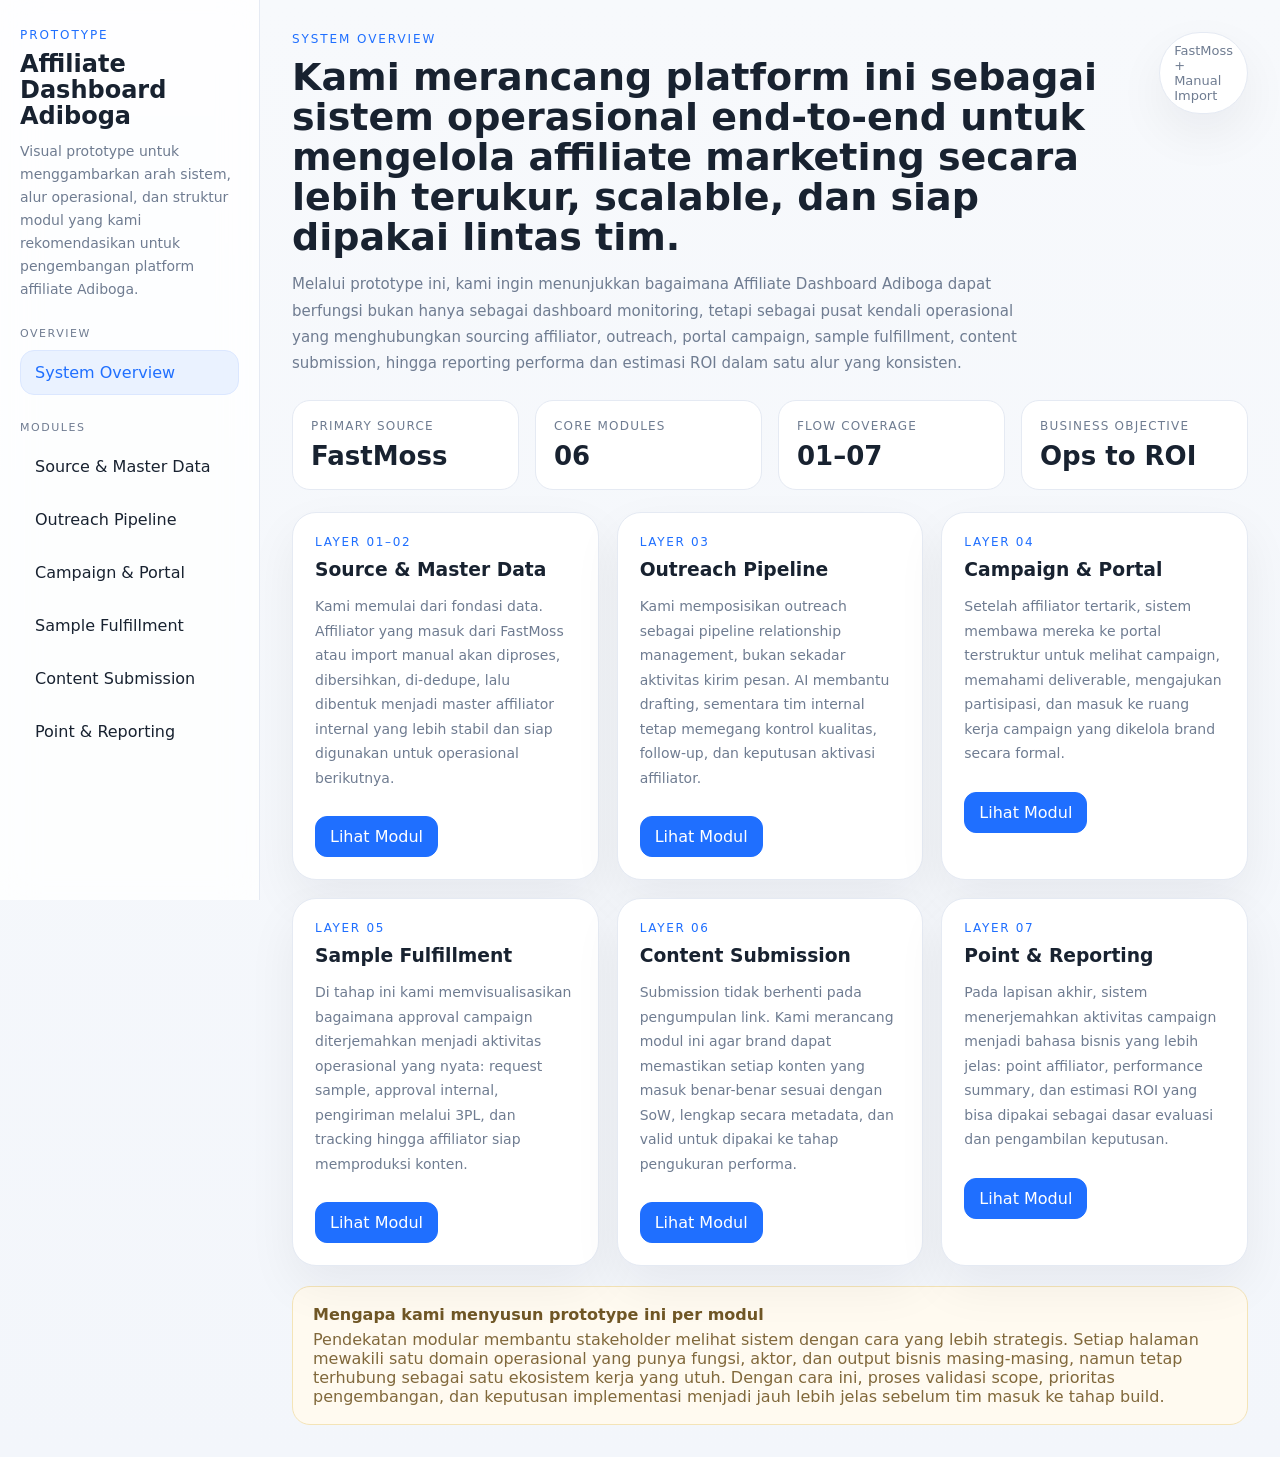
==== commit f52b1211: "Refine prototype overview copywriting for vendor-style presentation" ====
--- a/Prototype/index.html
+++ b/Prototype/index.html
@@ -12,7 +12,7 @@
       <div class="brand">
         <div class="brand-kicker">Prototype</div>
         <h1>Affiliate Dashboard<br>Adiboga</h1>
-        <p>Prototype modular untuk memvisualisasikan sistem affiliate dari sourcing sampai reporting.</p>
+        <p>Visual prototype untuk menggambarkan arah sistem, alur operasional, dan struktur modul yang kami rekomendasikan untuk pengembangan platform affiliate Adiboga.</p>
       </div>
 
       <div class="nav-block">
@@ -34,9 +34,9 @@
     <main class="main">
       <div class="page-header">
         <div>
-          <div class="eyebrow">System blueprint</div>
-          <h2>Prototype clean minimalis untuk melihat sistem sebagai rangkaian modul yang saling terhubung.</h2>
-          <p>Halaman ini menjadi pintu masuk ke seluruh prototype. Dari sini stakeholder bisa klik per modul untuk melihat bagaimana setiap lapisan sistem bekerja, siapa pengguna utamanya, dan output bisnis yang dihasilkan.</p>
+          <div class="eyebrow">System overview</div>
+          <h2>Kami merancang platform ini sebagai sistem operasional end-to-end untuk mengelola affiliate marketing secara lebih terukur, scalable, dan siap dipakai lintas tim.</h2>
+          <p>Melalui prototype ini, kami ingin menunjukkan bagaimana Affiliate Dashboard Adiboga dapat berfungsi bukan hanya sebagai dashboard monitoring, tetapi sebagai pusat kendali operasional yang menghubungkan sourcing affiliator, outreach, portal campaign, sample fulfillment, content submission, hingga reporting performa dan estimasi ROI dalam satu alur yang konsisten.</p>
         </div>
         <div class="badge">FastMoss + Manual Import</div>
       </div>
@@ -44,27 +44,27 @@
       <div class="stat-grid">
         <div class="stat"><div class="stat-label">Primary Source</div><div class="stat-value">FastMoss</div></div>
         <div class="stat"><div class="stat-label">Core Modules</div><div class="stat-value">06</div></div>
-        <div class="stat"><div class="stat-label">Flow Layers</div><div class="stat-value">01–07</div></div>
-        <div class="stat"><div class="stat-label">Main Goal</div><div class="stat-value">Ops to ROI</div></div>
+        <div class="stat"><div class="stat-label">Flow Coverage</div><div class="stat-value">01–07</div></div>
+        <div class="stat"><div class="stat-label">Business Objective</div><div class="stat-value">Ops to ROI</div></div>
       </div>
 
       <div class="grid-3" style="margin-top:22px;">
         <div class="card">
           <div class="kicker">Layer 01–02</div>
           <h3>Source & Master Data</h3>
-          <p>Data affiliator masuk dari FastMoss atau import manual, lalu dibersihkan, di-dedupe, dan dibentuk menjadi master affiliator internal yang stabil.</p>
+          <p>Kami memulai dari fondasi data. Affiliator yang masuk dari FastMoss atau import manual akan diproses, dibersihkan, di-dedupe, lalu dibentuk menjadi master affiliator internal yang lebih stabil dan siap digunakan untuk operasional berikutnya.</p>
           <div class="footer-links"><a class="button-link primary" href="pages/source-master.html">Lihat Modul</a></div>
         </div>
         <div class="card">
           <div class="kicker">Layer 03</div>
           <h3>Outreach Pipeline</h3>
-          <p>AI membantu drafting pesan, human melakukan review dan follow-up sampai affiliator tertarik dan siap masuk ke portal.</p>
+          <p>Kami memposisikan outreach sebagai pipeline relationship management, bukan sekadar aktivitas kirim pesan. AI membantu drafting, sementara tim internal tetap memegang kontrol kualitas, follow-up, dan keputusan aktivasi affiliator.</p>
           <div class="footer-links"><a class="button-link primary" href="pages/outreach.html">Lihat Modul</a></div>
         </div>
         <div class="card">
           <div class="kicker">Layer 04</div>
           <h3>Campaign & Portal</h3>
-          <p>Brand membuat campaign, affiliator login ke portal, memilih campaign, lalu brand menyetujui partisipasinya.</p>
+          <p>Setelah affiliator tertarik, sistem membawa mereka ke portal terstruktur untuk melihat campaign, memahami deliverable, mengajukan partisipasi, dan masuk ke ruang kerja campaign yang dikelola brand secara formal.</p>
           <div class="footer-links"><a class="button-link primary" href="pages/campaign-portal.html">Lihat Modul</a></div>
         </div>
       </div>
@@ -73,26 +73,26 @@
         <div class="card">
           <div class="kicker">Layer 05</div>
           <h3>Sample Fulfillment</h3>
-          <p>Request sample, review ops, shipment 3PL, dan delivery tracking divisualisasikan sebagai transisi dari approval ke eksekusi nyata.</p>
+          <p>Di tahap ini kami memvisualisasikan bagaimana approval campaign diterjemahkan menjadi aktivitas operasional yang nyata: request sample, approval internal, pengiriman melalui 3PL, dan tracking hingga affiliator siap memproduksi konten.</p>
           <div class="footer-links"><a class="button-link primary" href="pages/fulfillment.html">Lihat Modul</a></div>
         </div>
         <div class="card">
           <div class="kicker">Layer 06</div>
           <h3>Content Submission</h3>
-          <p>Affiliator submit link posting, tim review kesesuaian SoW, dan submission valid masuk ke tahap pengukuran performa.</p>
+          <p>Submission tidak berhenti pada pengumpulan link. Kami merancang modul ini agar brand dapat memastikan setiap konten yang masuk benar-benar sesuai dengan SoW, lengkap secara metadata, dan valid untuk dipakai ke tahap pengukuran performa.</p>
           <div class="footer-links"><a class="button-link primary" href="pages/submission.html">Lihat Modul</a></div>
         </div>
         <div class="card">
           <div class="kicker">Layer 07</div>
           <h3>Point & Reporting</h3>
-          <p>Metrics, point ledger, campaign performance, dan estimasi ROI diterjemahkan ke dashboard manajemen.</p>
+          <p>Pada lapisan akhir, sistem menerjemahkan aktivitas campaign menjadi bahasa bisnis yang lebih jelas: point affiliator, performance summary, dan estimasi ROI yang bisa dipakai sebagai dasar evaluasi dan pengambilan keputusan.</p>
           <div class="footer-links"><a class="button-link primary" href="pages/reporting.html">Lihat Modul</a></div>
         </div>
       </div>
 
       <div class="callout">
-        <strong>Kenapa prototype ini dipecah per modul</strong>
-        <p>Supaya stakeholder tidak melihat sistem sebagai layar tunggal yang abstrak. Setiap halaman menjelaskan satu domain kerja, tetapi semuanya masih terhubung lewat navigasi dan struktur informasi yang konsisten.</p>
+        <strong>Mengapa kami menyusun prototype ini per modul</strong>
+        <p>Pendekatan modular membantu stakeholder melihat sistem dengan cara yang lebih strategis. Setiap halaman mewakili satu domain operasional yang punya fungsi, aktor, dan output bisnis masing-masing, namun tetap terhubung sebagai satu ekosistem kerja yang utuh. Dengan cara ini, proses validasi scope, prioritas pengembangan, dan keputusan implementasi menjadi jauh lebih jelas sebelum tim masuk ke tahap build.</p>
       </div>
     </main>
   </div>
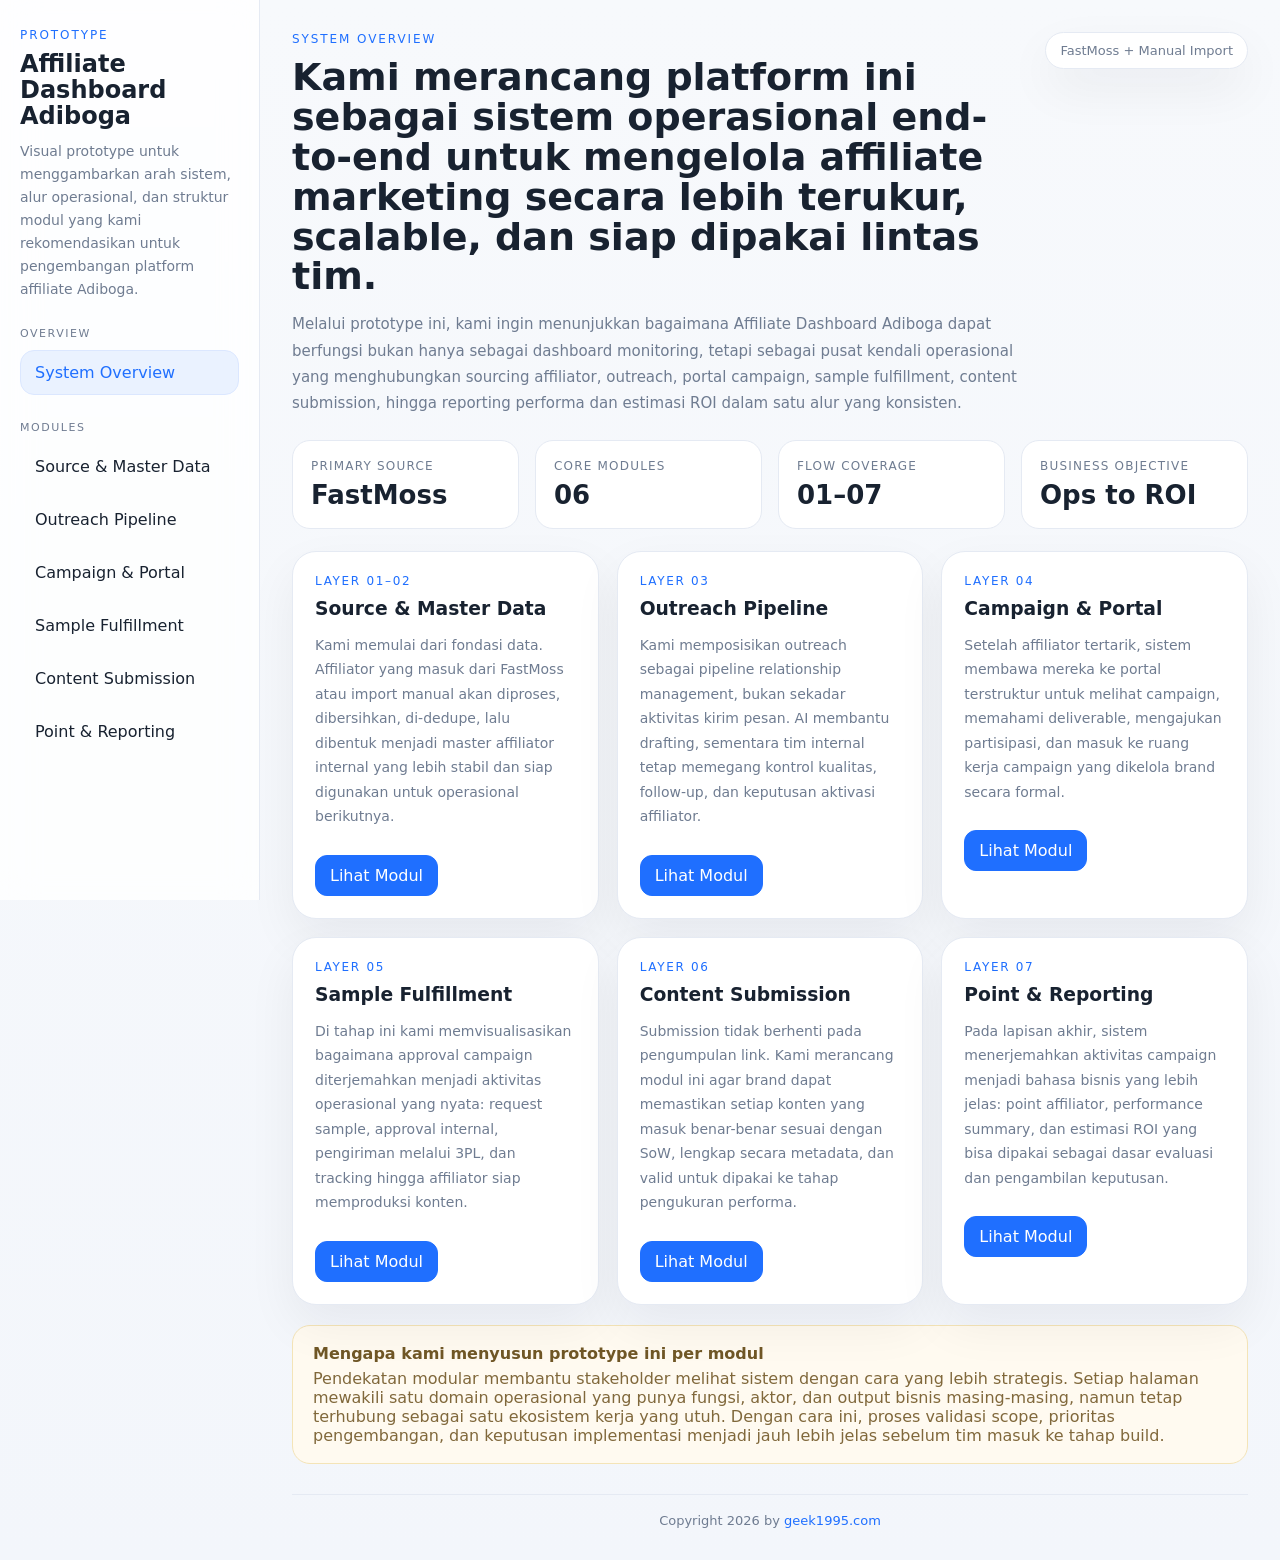
==== commit 075766ed: "Improve prototype responsiveness and add global footer" ====
--- a/Prototype/index.html
+++ b/Prototype/index.html
@@ -94,8 +94,12 @@
         <strong>Mengapa kami menyusun prototype ini per modul</strong>
         <p>Pendekatan modular membantu stakeholder melihat sistem dengan cara yang lebih strategis. Setiap halaman mewakili satu domain operasional yang punya fungsi, aktor, dan output bisnis masing-masing, namun tetap terhubung sebagai satu ekosistem kerja yang utuh. Dengan cara ini, proses validasi scope, prioritas pengembangan, dan keputusan implementasi menjadi jauh lebih jelas sebelum tim masuk ke tahap build.</p>
       </div>
+          <footer class="site-footer">
+        Copyright 2026 by <a href="https://geek1995.com" target="_blank" rel="noopener noreferrer">geek1995.com</a>
+      </footer>
     </main>
   </div>
   <script src="assets/js/app.js"></script>
 </body>
 </html>
+
--- a/Prototype/assets/css/styles.css
+++ b/Prototype/assets/css/styles.css
@@ -134,6 +134,7 @@
   color: var(--muted);
   font-size: 13px;
   box-shadow: var(--shadow);
+  white-space: nowrap;
 }
 
 .grid-3,
@@ -192,6 +193,7 @@
   border: 1px solid var(--line);
   border-radius: var(--radius-lg);
   padding: 18px;
+  min-width: 0;
 }
 
 .stat-label {
@@ -205,6 +207,8 @@
 .stat-value {
   font-size: 26px;
   font-weight: 800;
+  line-height: 1.1;
+  word-break: break-word;
 }
 
 .timeline {
@@ -261,6 +265,7 @@
 .screen-top {
   display: flex;
   justify-content: space-between;
+  gap: 12px;
   padding: 14px 18px;
   border-bottom: 1px solid var(--line);
   color: var(--muted);
@@ -317,12 +322,26 @@
   border-color: var(--accent);
 }
 
+.site-footer {
+  margin-top: 30px;
+  padding-top: 18px;
+  border-top: 1px solid var(--line);
+  color: var(--muted);
+  font-size: 13px;
+  text-align: center;
+}
+
+.site-footer a {
+  color: var(--accent);
+}
+
+@media (max-width: 1200px) {
+  .grid-3 { grid-template-columns: repeat(2, 1fr); }
+  .stat-grid { grid-template-columns: repeat(2, 1fr); }
+}
+
 @media (max-width: 1100px) {
-  .grid-3,
-  .grid-2,
-  .stat-grid {
-    grid-template-columns: 1fr;
-  }
+  .grid-2 { grid-template-columns: 1fr; }
 }
 
 @media (max-width: 900px) {
@@ -332,8 +351,52 @@
     height: auto;
     border-right: 0;
     border-bottom: 1px solid var(--line);
+    padding: 22px 18px;
   }
   .main { padding: 20px; }
+  .page-header {
+    flex-direction: column;
+    align-items: stretch;
+  }
   .page-header h2 { font-size: 30px; }
   .timeline-item { grid-template-columns: 1fr; }
-}
+  .screen-top {
+    flex-direction: column;
+    align-items: flex-start;
+  }
+}
+
+@media (max-width: 680px) {
+  .grid-3,
+  .stat-grid {
+    grid-template-columns: 1fr;
+  }
+  .main {
+    padding: 16px;
+  }
+  .card,
+  .timeline-content,
+  .timeline-step,
+  .panel,
+  .callout,
+  .stat {
+    padding: 16px;
+  }
+  .page-header h2 {
+    font-size: 26px;
+  }
+  .page-header p,
+  .card p,
+  .card li,
+  .timeline-content p {
+    font-size: 13px;
+  }
+  .badge,
+  .button-link {
+    width: 100%;
+    justify-content: center;
+  }
+  .footer-links {
+    flex-direction: column;
+  }
+}
